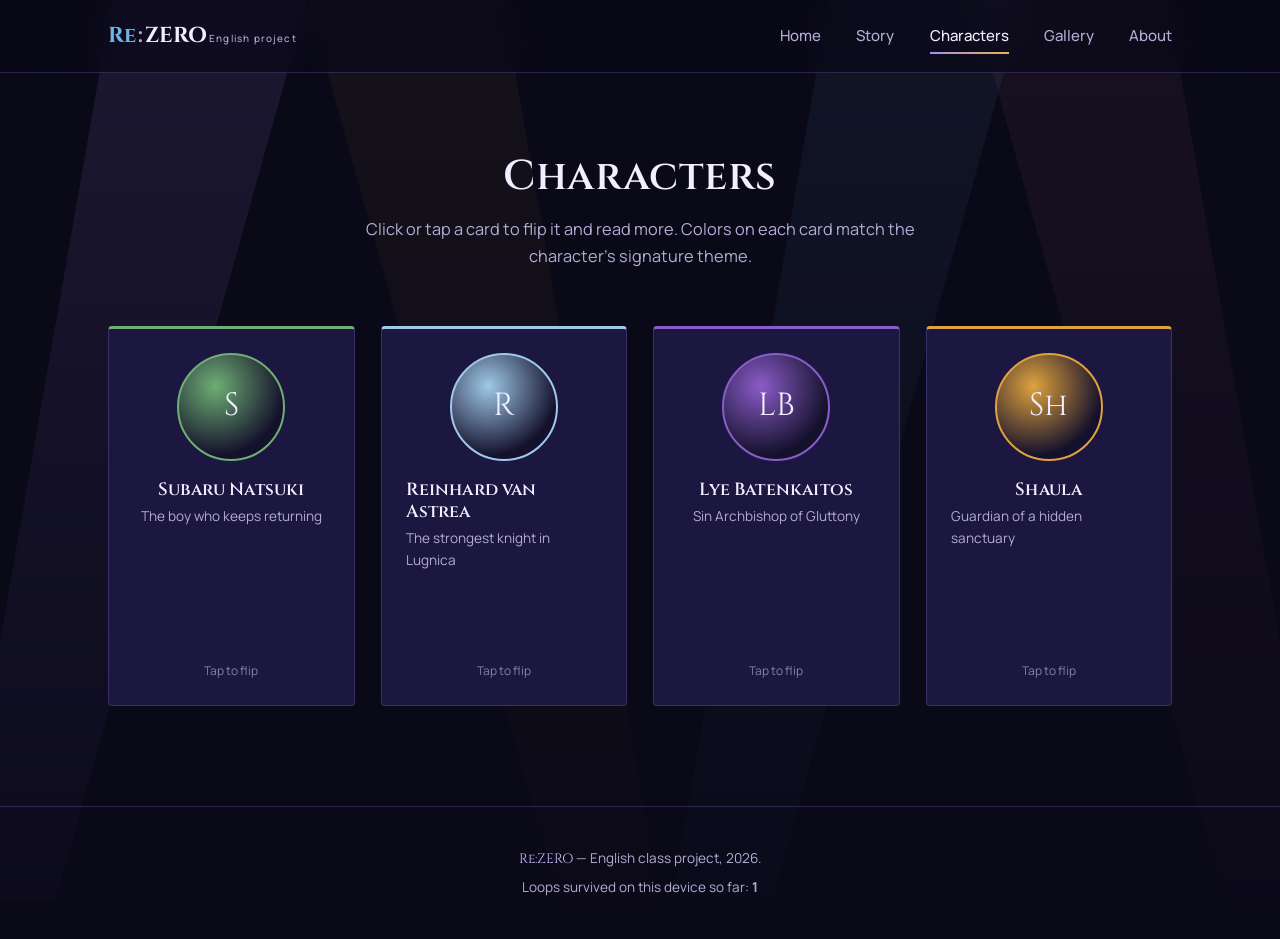
==== re-zero-english-project/templates/characters.html @ 85f6cc26 "Add files via upload" ====
<!DOCTYPE html>
<html lang="en">
<head>
  <meta charset="UTF-8" />
  <meta name="viewport" content="width=device-width, initial-scale=1.0" />
  <title>Characters | Re:Zero English Project</title>
  <link rel="stylesheet" href="../static/css/style.css" />
</head>
<body>

  <div class="bg-shafts" aria-hidden="true">
    <span></span><span></span><span></span><span></span>
  </div>

  <header class="navbar">
    <div class="container">
      <a href="../index.html" class="brand">
        <span class="re">Re</span><span class="colon">:</span><span class="zero">ZERO</span>
        <span class="tag">English project</span>
      </a>
      <nav class="nav-links">
        <a href="../index.html">Home</a>
        <a href="story.html">Story</a>
        <a href="characters.html">Characters</a>
        <a href="gallery.html">Gallery</a>
        <a href="about.html">About</a>
      </nav>
      <button class="nav-toggle" aria-label="Toggle menu" aria-expanded="false">
        <span></span><span></span><span></span>
      </button>
    </div>
  </header>

  <main>
    <section class="section" style="padding-top:150px;">
      <div class="container">
        <div class="section-head reveal">
          <h2>Characters</h2>
          <p>Click or tap a card to flip it and read more. Colors on each card match the character's signature theme.</p>
        </div>

        <div class="char-grid reveal">

          <div class="char-card" tabindex="0" style="--c-color:#6fae74;">
            <div class="char-card-inner">
              <div class="char-face char-front">
                <div class="char-portrait">S</div>
                <h3>Subaru Natsuki</h3>
                <p class="role">The boy who keeps returning</p>
                <p class="flip-hint">Tap to flip</p>
              </div>
              <div class="char-face char-back">
                <h4>Protagonist</h4>
                <p>An ordinary teenager pulled out of his own world with nothing but the clothes on his back and a tracksuit. Stubborn, talkative, and quick to throw himself into danger, Subaru's real strength isn't a sword — it's refusing to give up on people, no matter how many loops it costs him.</p>
              </div>
            </div>
          </div>

          <div class="char-card" tabindex="0" style="--c-color:#9fc9e8;">
            <div class="char-card-inner">
              <div class="char-face char-front">
                <div class="char-portrait">R</div>
                <h3>Reinhard van Astrea</h3>
                <p class="role">The strongest knight in Lugnica</p>
                <p class="flip-hint">Tap to flip</p>
              </div>
              <div class="char-face char-back">
                <h4>The Sword Saint</h4>
                <p>A knight so skilled that most people consider him unbeatable in a fight. Calm, disciplined, and almost unnervingly polite, Reinhard fights to protect the kingdom and the people he's sworn to serve, and his sheer strength makes him one of the few characters Subaru can't out-plan his way around.</p>
              </div>
            </div>
          </div>

          <div class="char-card" tabindex="0" style="--c-color:#8a5cc9;">
            <div class="char-card-inner">
              <div class="char-face char-front">
                <div class="char-portrait">LB</div>
                <h3>Lye Batenkaitos</h3>
                <p class="role">Sin Archbishop of Gluttony</p>
                <p class="flip-hint">Tap to flip</p>
              </div>
              <div class="char-face char-back">
                <h4>A member of the Witch Cult</h4>
                <p>One of the Witch Cult's most dangerous Sin Archbishops, representing Gluttony. Lye feeds on people's names and memories rather than food, hiding underneath heavy robes, and stands as one of the story's most unsettling early threats to Subaru and his allies.</p>
              </div>
            </div>
          </div>

          <div class="char-card" tabindex="0" style="--c-color:#e0a23e;">
            <div class="char-card-inner">
              <div class="char-face char-front">
                <div class="char-portrait">Sh</div>
                <h3>Shaula</h3>
                <p class="role">Guardian of a hidden sanctuary</p>
                <p class="flip-hint">Tap to flip</p>
              </div>
              <div class="char-face char-back">
                <h4>Fiercely, strangely devoted</h4>
                <p>A watchful, eccentric guardian who appears later in the story, tasked with protecting a sanctuary that few people are allowed near. Once she decides someone is her "master," her loyalty becomes intense — and more than a little unsettling for whoever is on the receiving end of it.</p>
              </div>
            </div>
          </div>

        </div>
      </div>
    </section>
  </main>

  <footer>
    <div class="container">
      <p><span class="brand-mini">Re:ZERO</span> — English class project, 2026.</p>
      <p style="margin-top:6px;">Loops survived on this device so far: <strong data-loop-counter>1</strong></p>
    </div>
  </footer>

  <script src="../static/js/script.js"></script>
</body>
</html>
---- re-zero-english-project/static/css/style.css ----
/* =========================================================
   RE:ZERO — Starting Life in a Different World
   English Class Project — Stylesheet
   ========================================================= */

@import url('https://fonts.googleapis.com/css2?family=Cinzel:wght@500;600;700&family=Manrope:wght@400;500;600;700&display=swap');

:root {
  /* --- Palette: inspired by Lugnica's night sky & the witch's cult colors --- */
  --void: #0a0918;
  --deep: #14112c;
  --panel: #1c1740;
  --panel-light: #241d52;
  --border-soft: rgba(167, 139, 250, 0.22);

  --violet: #a78bfa;      /* Emilia's eyes / spirit magic */
  --violet-soft: #cbb9ff;
  --frost: #f1eeff;        /* icy off-white for body text */
  --frost-dim: #b3add4;    /* muted lavender-grey */
  --gold: #e8b44e;         /* checkpoint / Return by Death glow */
  --rem-blue: #6fb6e8;     /* Rem */
  --ram-pink: #e885b0;     /* Ram */
  --puck-grey: #cfd6e6;    /* Puck */
  --beako-gold: #e0b23e;   /* Beatrice */

  --font-display: 'Cinzel', serif;
  --font-body: 'Manrope', sans-serif;

  --container: 1120px;
  --radius: 4px;
}

/* --- Reset --- */
* { box-sizing: border-box; margin: 0; padding: 0; }

html { scroll-behavior: smooth; }

body {
  background: var(--void);
  color: var(--frost);
  font-family: var(--font-body);
  line-height: 1.65;
  overflow-x: hidden;
}

img { max-width: 100%; display: block; }

a { color: inherit; text-decoration: none; }

ul { list-style: none; }

h1, h2, h3, h4 {
  font-family: var(--font-display);
  font-weight: 600;
  line-height: 1.25;
  letter-spacing: 0.01em;
}

.container {
  max-width: var(--container);
  margin: 0 auto;
  padding: 0 28px;
}

::selection { background: var(--violet); color: var(--void); }

/* Respect reduced motion */
@media (prefers-reduced-motion: reduce) {
  * { animation-duration: 0.001ms !important; animation-iteration-count: 1 !important; transition-duration: 0.001ms !important; scroll-behavior: auto !important; }
}

/* =========================================================
   Ambient background: layered triangular light-shafts
   (the recurring visual motif borrowed from the show's key art)
   ========================================================= */
.bg-shafts {
  position: fixed;
  inset: 0;
  z-index: 0;
  overflow: hidden;
  pointer-events: none;
}
.bg-shafts span {
  position: absolute;
  top: -10%;
  width: 32vw;
  height: 130vh;
  background: linear-gradient(180deg, rgba(167,139,250,0.10), rgba(167,139,250,0));
  clip-path: polygon(50% 0%, 100% 0%, 20% 100%, 0% 100%);
}
.bg-shafts span:nth-child(1) { left: -6%;  background: linear-gradient(180deg, rgba(167,139,250,0.12), transparent); }
.bg-shafts span:nth-child(2) { left: 22%;  background: linear-gradient(180deg, rgba(232,180,78,0.06), transparent); transform: scaleX(-1); }
.bg-shafts span:nth-child(3) { left: 50%;  background: linear-gradient(180deg, rgba(111,182,232,0.08), transparent); }
.bg-shafts span:nth-child(4) { left: 74%;  background: linear-gradient(180deg, rgba(232,133,176,0.07), transparent); transform: scaleX(-1); }

/* =========================================================
   Navbar
   ========================================================= */
.navbar {
  position: fixed;
  top: 0; left: 0; right: 0;
  z-index: 100;
  backdrop-filter: blur(14px);
  -webkit-backdrop-filter: blur(14px);
  background: rgba(10, 9, 24, 0.72);
  border-bottom: 1px solid var(--border-soft);
}
.navbar .container {
  display: flex;
  align-items: center;
  justify-content: space-between;
  height: 72px;
}
.brand {
  font-family: var(--font-display);
  font-size: 1.35rem;
  font-weight: 700;
  display: flex;
  align-items: baseline;
  gap: 2px;
}
.brand .re { color: var(--rem-blue); }
.brand .colon { color: var(--frost-dim); }
.brand .zero { color: var(--frost); }
.brand .tag {
  display: block;
  font-family: var(--font-body);
  font-size: 0.62rem;
  font-weight: 500;
  color: var(--frost-dim);
  letter-spacing: 0.12em;
  margin-top: 2px;
}
.nav-links {
  display: flex;
  gap: 2.2rem;
  font-size: 0.94rem;
  font-weight: 500;
}
.nav-links a {
  position: relative;
  color: var(--frost-dim);
  padding: 6px 0;
  transition: color 0.25s ease;
}
.nav-links a::after {
  content: '';
  position: absolute;
  left: 0; bottom: 0;
  width: 0; height: 2px;
  background: linear-gradient(90deg, var(--violet), var(--gold));
  transition: width 0.3s ease;
}
.nav-links a:hover,
.nav-links a.active { color: var(--frost); }
.nav-links a:hover::after,
.nav-links a.active::after { width: 100%; }

.nav-toggle {
  display: none;
  flex-direction: column;
  gap: 5px;
  background: none;
  border: none;
  cursor: pointer;
  z-index: 110;
}
.nav-toggle span {
  width: 24px; height: 2px;
  background: var(--frost);
  transition: transform 0.3s ease, opacity 0.3s ease;
}

/* =========================================================
   Hero
   ========================================================= */
.hero {
  position: relative;
  min-height: 100vh;
  display: flex;
  align-items: center;
  justify-content: center;
  text-align: center;
  padding: 140px 24px 90px;
  overflow: hidden;
}
#starfield {
  position: absolute;
  inset: 0;
  z-index: 0;
}
.hero-content { position: relative; z-index: 2; max-width: 760px; }

.eyebrow-gem {
  display: inline-flex;
  align-items: center;
  gap: 10px;
  color: var(--gold);
  font-size: 0.82rem;
  font-weight: 600;
  letter-spacing: 0.08em;
  margin-bottom: 22px;
  opacity: 0;
  animation: fadeUp 0.9s ease forwards 0.1s;
}
.eyebrow-gem .gem {
  width: 9px; height: 9px;
  background: var(--gold);
  transform: rotate(45deg);
  box-shadow: 0 0 10px var(--gold);
}

.hero h1 {
  font-size: clamp(2.6rem, 6vw, 4.6rem);
  color: var(--frost);
  opacity: 0;
  animation: fadeUp 0.9s ease forwards 0.3s;
}
.hero h1 .accent { color: var(--violet); text-shadow: 0 0 28px rgba(167,139,250,0.55); }

.hero .sub {
  margin-top: 18px;
  font-size: 1.15rem;
  color: var(--frost-dim);
  font-weight: 400;
  opacity: 0;
  animation: fadeUp 0.9s ease forwards 0.5s;
}

.hero-actions {
  margin-top: 40px;
  display: flex;
  gap: 18px;
  justify-content: center;
  flex-wrap: wrap;
  opacity: 0;
  animation: fadeUp 0.9s ease forwards 0.7s;
}

.btn {
  display: inline-block;
  padding: 14px 30px;
  font-family: var(--font-body);
  font-weight: 600;
  font-size: 0.95rem;
  border-radius: var(--radius);
  transition: transform 0.25s ease, box-shadow 0.25s ease, background 0.25s ease;
  cursor: pointer;
  border: 1px solid transparent;
}
.btn-primary {
  background: linear-gradient(120deg, var(--violet), #7f6ae0);
  color: var(--void);
}
.btn-primary:hover { transform: translateY(-3px); box-shadow: 0 10px 26px rgba(167,139,250,0.35); }
.btn-ghost {
  border-color: var(--border-soft);
  color: var(--frost);
}
.btn-ghost:hover { border-color: var(--violet); background: rgba(167,139,250,0.08); transform: translateY(-3px); }

.scroll-cue {
  position: absolute;
  bottom: 34px; left: 50%;
  transform: translateX(-50%);
  width: 20px; height: 32px;
  border: 2px solid var(--border-soft);
  border-radius: 20px;
  z-index: 2;
}
.scroll-cue::before {
  content: '';
  position: absolute;
  top: 6px; left: 50%;
  width: 4px; height: 4px;
  margin-left: -2px;
  background: var(--violet);
  border-radius: 50%;
  animation: scrollDot 1.8s ease infinite;
}

@keyframes fadeUp {
  from { opacity: 0; transform: translateY(18px); }
  to { opacity: 1; transform: translateY(0); }
}
@keyframes scrollDot {
  0% { top: 6px; opacity: 1; }
  70% { top: 18px; opacity: 0; }
  100% { top: 18px; opacity: 0; }
}

/* =========================================================
   Sections (shared)
   ========================================================= */
.section {
  position: relative;
  z-index: 1;
  padding: 100px 0;
}
.section-head {
  max-width: 620px;
  margin: 0 auto 56px;
  text-align: center;
}
.section-head h2 {
  font-size: clamp(1.9rem, 4vw, 2.6rem);
  color: var(--frost);
}
.section-head p {
  margin-top: 14px;
  color: var(--frost-dim);
  font-size: 1.02rem;
}
.reveal {
  opacity: 0;
  transform: translateY(28px);
  transition: opacity 0.8s ease, transform 0.8s ease;
}
.reveal.is-visible { opacity: 1; transform: translateY(0); }

/* --- Intro / synopsis panel --- */
.synopsis {
  background: linear-gradient(145deg, var(--panel), var(--deep));
  border: 1px solid var(--border-soft);
  border-radius: var(--radius);
  padding: 44px;
  position: relative;
}
.synopsis::before {
  content: '';
  position: absolute;
  top: 0; left: 0;
  width: 3px; height: 100%;
  background: linear-gradient(180deg, var(--violet), var(--gold));
}
.synopsis p { color: var(--frost-dim); margin-bottom: 16px; font-size: 1.02rem; }
.synopsis p:last-child { margin-bottom: 0; }
.synopsis strong { color: var(--frost); font-weight: 600; }

/* --- Fact strip --- */
.fact-strip {
  display: grid;
  grid-template-columns: repeat(4, 1fr);
  gap: 1px;
  background: var(--border-soft);
  border: 1px solid var(--border-soft);
  border-radius: var(--radius);
  overflow: hidden;
  margin-top: 60px;
}
.fact {
  background: var(--deep);
  padding: 28px 20px;
  text-align: center;
}
.fact .value {
  font-family: var(--font-display);
  font-size: 1.6rem;
  color: var(--violet-soft);
}
.fact .label {
  margin-top: 6px;
  font-size: 0.82rem;
  color: var(--frost-dim);
}

/* --- Explore cards --- */
.explore-grid {
  display: grid;
  grid-template-columns: repeat(3, 1fr);
  gap: 24px;
}
.explore-card {
  background: var(--panel);
  border: 1px solid var(--border-soft);
  padding: 34px 28px;
  clip-path: polygon(0 0, 100% 0, 100% 92%, 92% 100%, 0 100%);
  transition: transform 0.3s ease, border-color 0.3s ease, background 0.3s ease;
}
.explore-card:hover {
  transform: translateY(-6px);
  border-color: var(--violet);
  background: var(--panel-light);
}
.explore-card .mark {
  width: 34px; height: 34px;
  border: 2px solid var(--gold);
  transform: rotate(45deg);
  margin-bottom: 22px;
}
.explore-card h3 { color: var(--frost); font-size: 1.2rem; margin-bottom: 10px; }
.explore-card p { color: var(--frost-dim); font-size: 0.95rem; margin-bottom: 18px; }
.explore-card .go { color: var(--violet-soft); font-weight: 600; font-size: 0.88rem; }

/* =========================================================
   Timeline (Return by Death checkpoints) — story.html
   ========================================================= */
.timeline {
  position: relative;
  max-width: 760px;
  margin: 0 auto;
  padding-left: 40px;
}
.timeline::before {
  content: '';
  position: absolute;
  left: 9px; top: 6px; bottom: 6px;
  width: 2px;
  background: linear-gradient(180deg, var(--gold), var(--violet), var(--rem-blue));
  opacity: 0.55;
}
.checkpoint {
  position: relative;
  padding-bottom: 54px;
}
.checkpoint:last-child { padding-bottom: 0; }
.checkpoint .node {
  position: absolute;
  left: -40px; top: 4px;
  width: 20px; height: 20px;
  background: var(--void);
  border: 2px solid var(--gold);
  transform: rotate(45deg);
  box-shadow: 0 0 0 4px rgba(232,180,78,0.12);
}
.checkpoint .node::after {
  content: '';
  position: absolute;
  inset: 4px;
  background: var(--gold);
  animation: pulseGem 2.6s ease-in-out infinite;
}
.checkpoint .loop-tag {
  font-size: 0.78rem;
  letter-spacing: 0.06em;
  color: var(--gold);
  font-weight: 600;
  margin-bottom: 6px;
}
.checkpoint h3 { color: var(--frost); font-size: 1.28rem; margin-bottom: 10px; }
.checkpoint p { color: var(--frost-dim); }

@keyframes pulseGem {
  0%, 100% { opacity: 0.5; }
  50% { opacity: 1; }
}

/* =========================================================
   Characters
   ========================================================= */
.char-grid {
  display: grid;
  grid-template-columns: repeat(auto-fit, minmax(240px, 1fr));
  gap: 26px;
}
.char-card {
  perspective: 1200px;
  height: 380px;
}
.char-card-inner {
  position: relative;
  width: 100%; height: 100%;
  transition: transform 0.7s cubic-bezier(0.4, 0.2, 0.2, 1);
  transform-style: preserve-3d;
}
.char-card:hover .char-card-inner,
.char-card:focus-within .char-card-inner { transform: rotateY(180deg); }

.char-face {
  position: absolute; inset: 0;
  backface-visibility: hidden;
  border-radius: var(--radius);
  border: 1px solid var(--border-soft);
  display: flex;
  flex-direction: column;
}
.char-front {
  background: var(--panel);
  align-items: center;
  justify-content: center;
  padding: 24px;
  border-top: 3px solid var(--c-color, var(--violet));
}
.char-portrait {
  width: 108px; height: 108px;
  border-radius: 50%;
  background: radial-gradient(circle at 35% 30%, var(--c-color, var(--violet)), transparent 70%), var(--deep);
  border: 2px solid var(--c-color, var(--violet));
  display: flex; align-items: center; justify-content: center;
  font-family: var(--font-display);
  font-size: 2rem;
  color: var(--frost);
  margin-bottom: 18px;
}
.char-front h3 { color: var(--frost); font-size: 1.1rem; }
.char-front .role { color: var(--frost-dim); font-size: 0.85rem; margin-top: 4px; }
.char-front .flip-hint { margin-top: auto; font-size: 0.75rem; color: var(--frost-dim); opacity: 0.7; }

.char-back {
  background: var(--panel-light);
  transform: rotateY(180deg);
  padding: 26px;
  justify-content: center;
  border-top: 3px solid var(--c-color, var(--violet));
}
.char-back h4 { color: var(--c-color, var(--violet-soft)); font-size: 0.95rem; margin-bottom: 10px; }
.char-back p { color: var(--frost-dim); font-size: 0.9rem; }

/* =========================================================
   Gallery placeholders
   ========================================================= */
.notice-box {
  background: rgba(232, 180, 78, 0.08);
  border: 1px solid rgba(232, 180, 78, 0.35);
  border-radius: var(--radius);
  padding: 20px 24px;
  color: var(--frost-dim);
  font-size: 0.92rem;
  margin-bottom: 50px;
}
.notice-box strong { color: var(--gold); }
.notice-box code {
  background: rgba(0,0,0,0.3);
  padding: 2px 6px;
  border-radius: 3px;
  color: var(--violet-soft);
  font-size: 0.86rem;
}

.gallery-grid {
  display: grid;
  grid-template-columns: repeat(3, 1fr);
  gap: 20px;
}
.gallery-slot {
  position: relative;
  aspect-ratio: 4/3;
  border-radius: var(--radius);
  overflow: hidden;
  background: rgba(255,255,255,0.02);
}
.gallery-slot .gallery-img {
  position: absolute;
  inset: 0;
  width: 100%;
  height: 100%;
  object-fit: cover;
  transition: transform 0.5s ease;
}
.gallery-slot:hover .gallery-img { transform: scale(1.06); }
.gallery-slot .gallery-fallback {
  position: absolute;
  inset: 0;
  border: 1.5px dashed var(--border-soft);
  border-radius: var(--radius);
  display: none;
  flex-direction: column;
  align-items: center;
  justify-content: center;
  gap: 8px;
  text-align: center;
  padding: 16px;
  color: var(--frost-dim);
  transition: border-color 0.3s ease, background 0.3s ease;
}
.gallery-slot.img-missing .gallery-fallback { display: flex; }
.gallery-slot.img-missing:hover .gallery-fallback { border-color: var(--violet); background: rgba(167,139,250,0.05); }
.gallery-slot .icon {
  width: 30px; height: 30px;
  border: 2px solid var(--frost-dim);
  border-radius: 50%;
  position: relative;
}
.gallery-slot .icon::after {
  content: '';
  position: absolute;
  left: 50%; top: 50%;
  width: 14px; height: 2px;
  background: var(--frost-dim);
  transform: translate(-50%, -50%) rotate(45deg);
}
.gallery-slot .filename { font-size: 0.78rem; color: var(--violet-soft); }
.gallery-slot .caption { font-size: 0.82rem; }

/* =========================================================
   About / sources page
   ========================================================= */
.about-grid {
  display: grid;
  grid-template-columns: 1.1fr 0.9fr;
  gap: 50px;
  align-items: start;
}
.source-list li {
  padding: 16px 0;
  border-bottom: 1px solid var(--border-soft);
  display: flex;
  justify-content: space-between;
  gap: 16px;
  color: var(--frost-dim);
  font-size: 0.94rem;
}
.source-list li:last-child { border-bottom: none; }
.source-list a { color: var(--violet-soft); }
.source-list a:hover { text-decoration: underline; }

.info-card {
  background: var(--panel);
  border: 1px solid var(--border-soft);
  border-radius: var(--radius);
  padding: 30px;
}
.info-card h3 { color: var(--frost); font-size: 1.1rem; margin-bottom: 14px; }
.info-card dl { display: grid; grid-template-columns: auto 1fr; gap: 10px 16px; font-size: 0.92rem; }
.info-card dt { color: var(--frost-dim); }
.info-card dd { color: var(--frost); font-weight: 500; }

/* =========================================================
   Footer
   ========================================================= */
footer {
  position: relative;
  z-index: 1;
  border-top: 1px solid var(--border-soft);
  padding: 40px 0;
  text-align: center;
  color: var(--frost-dim);
  font-size: 0.85rem;
}
footer .brand-mini { color: var(--violet-soft); font-family: var(--font-display); }

/* =========================================================
   Soundboard (story.html)
   ========================================================= */
.soundboard-head {
  margin-top: 64px;
  margin-bottom: 22px;
  text-align: center;
}
.soundboard-head h3 {
  font-size: 1.35rem;
  color: var(--frost);
}
.soundboard-head p {
  margin-top: 6px;
  color: var(--frost-dim);
  font-size: 0.92rem;
}
.soundboard {
  display: flex;
  flex-direction: column;
  gap: 12px;
}
.sound-btn {
  display: flex;
  align-items: center;
  gap: 16px;
  width: 100%;
  background: var(--panel);
  border: 1px solid var(--border-soft);
  border-radius: var(--radius);
  padding: 16px 20px;
  color: var(--frost);
  font-family: var(--font-body);
  font-size: 0.96rem;
  font-weight: 500;
  cursor: pointer;
  text-align: left;
  transition: border-color 0.25s ease, background 0.25s ease, transform 0.2s ease;
}
.sound-btn:hover {
  border-color: var(--violet);
  background: var(--panel-light);
  transform: translateX(4px);
}
.sound-btn.is-playing {
  border-color: var(--gold);
  background: rgba(232, 180, 78, 0.08);
}
.sound-icon {
  position: relative;
  width: 34px;
  height: 34px;
  flex-shrink: 0;
  border: 2px solid var(--violet-soft);
  border-radius: 50%;
  display: flex;
  align-items: center;
  justify-content: center;
  transition: border-color 0.25s ease;
}
.sound-icon::before {
  content: '';
  width: 0;
  height: 0;
  border-style: solid;
  border-width: 7px 0 7px 11px;
  border-color: transparent transparent transparent var(--violet-soft);
  margin-left: 2px;
}
.sound-btn.is-playing .sound-icon { border-color: var(--gold); }
.sound-btn.is-playing .sound-icon::before {
  border-width: 0;
  width: 3px;
  height: 14px;
  background: var(--gold);
  box-shadow: 6px 0 0 var(--gold);
  margin-left: -3px;
}

/* =========================================================
   Responsive
   ========================================================= */
@media (max-width: 860px) {
  .nav-links {
    position: fixed;
    top: 72px; right: 0;
    height: calc(100vh - 72px);
    width: 240px;
    background: var(--deep);
    flex-direction: column;
    padding: 30px;
    gap: 1.6rem;
    border-left: 1px solid var(--border-soft);
    transform: translateX(100%);
    transition: transform 0.35s ease;
  }
  .nav-links.open { transform: translateX(0); }
  .nav-toggle { display: flex; }
  .fact-strip { grid-template-columns: repeat(2, 1fr); }
  .explore-grid { grid-template-columns: 1fr; }
  .char-grid { grid-template-columns: repeat(2, 1fr); }
  .gallery-grid { grid-template-columns: repeat(2, 1fr); }
  .about-grid { grid-template-columns: 1fr; }
}
@media (max-width: 560px) {
  .fact-strip { grid-template-columns: repeat(2, 1fr); }
  .char-grid { grid-template-columns: 1fr; }
  .gallery-grid { grid-template-columns: 1fr; }
  .synopsis { padding: 28px 22px; }
}
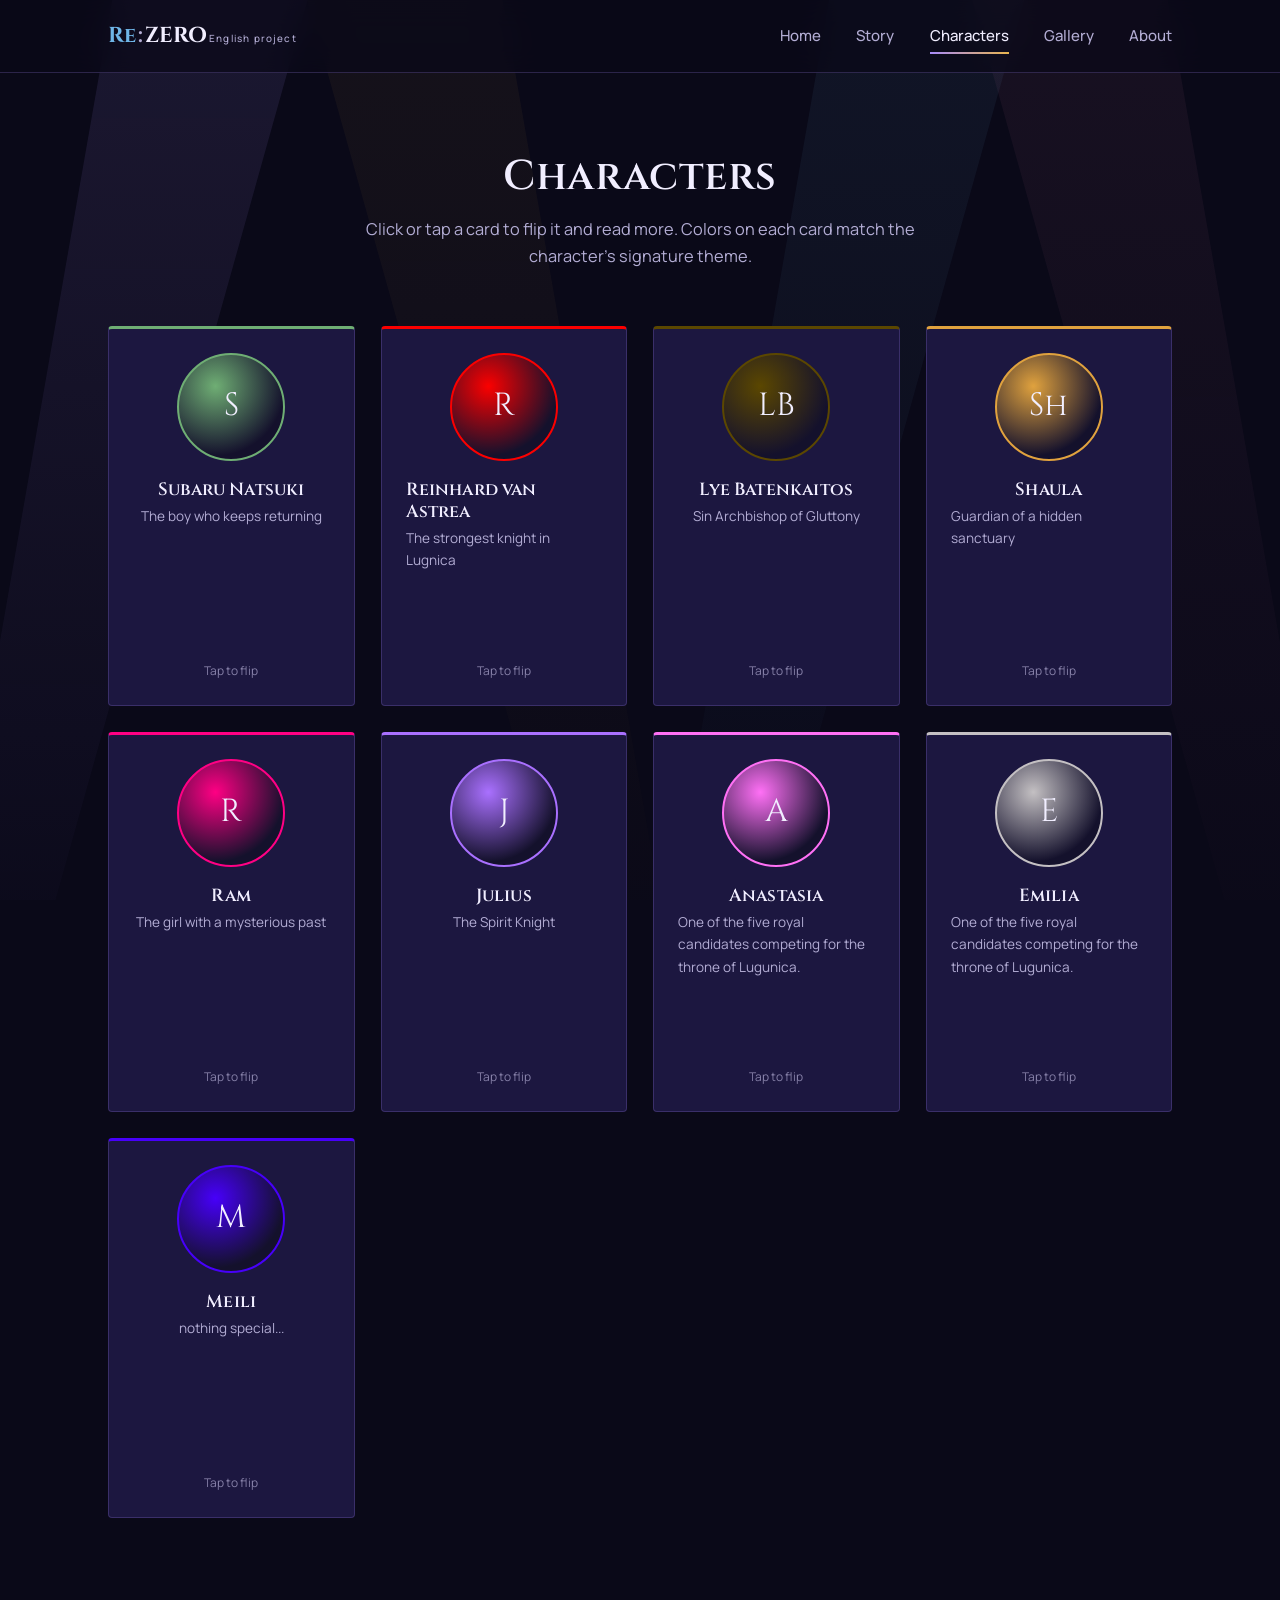
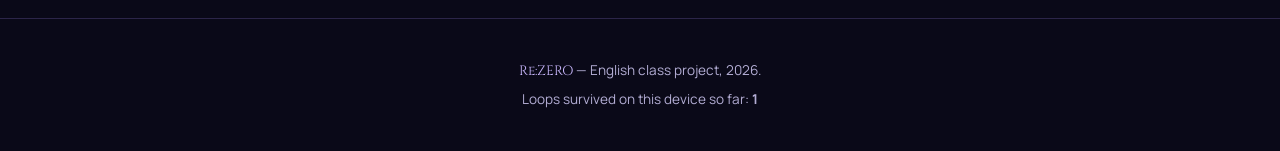
==== commit baeb88a5: "Add files via upload" ====
--- a/re-zero-english-project/templates/characters.html
+++ b/re-zero-english-project/templates/characters.html
@@ -56,7 +56,7 @@
             </div>
           </div>
 
-          <div class="char-card" tabindex="0" style="--c-color:#9fc9e8;">
+          <div class="char-card" tabindex="0" style="--c-color:#fb0000;">
             <div class="char-card-inner">
               <div class="char-face char-front">
                 <div class="char-portrait">R</div>
@@ -71,7 +71,7 @@
             </div>
           </div>
 
-          <div class="char-card" tabindex="0" style="--c-color:#8a5cc9;">
+          <div class="char-card" tabindex="0" style="--c-color:#5b4700;">
             <div class="char-card-inner">
               <div class="char-face char-front">
                 <div class="char-portrait">LB</div>
@@ -80,7 +80,7 @@
                 <p class="flip-hint">Tap to flip</p>
               </div>
               <div class="char-face char-back">
-                <h4>A member of the Witch Cult</h4>
+                <h4>Gluttony</h4>
                 <p>One of the Witch Cult's most dangerous Sin Archbishops, representing Gluttony. Lye feeds on people's names and memories rather than food, hiding underneath heavy robes, and stands as one of the story's most unsettling early threats to Subaru and his allies.</p>
               </div>
             </div>
@@ -95,8 +95,83 @@
                 <p class="flip-hint">Tap to flip</p>
               </div>
               <div class="char-face char-back">
-                <h4>Fiercely, strangely devoted</h4>
+                <h4>Pleyades Watchtower Guardian</h4>
                 <p>A watchful, eccentric guardian who appears later in the story, tasked with protecting a sanctuary that few people are allowed near. Once she decides someone is her "master," her loyalty becomes intense — and more than a little unsettling for whoever is on the receiving end of it.</p>
+              </div>
+            </div>
+          </div>
+          
+                    <div class="char-card" tabindex="0" style="--c-color:hsl(329, 100%, 50%);">
+            <div class="char-card-inner">
+              <div class="char-face char-front">
+                <div class="char-portrait">R</div>
+                <h3>Ram</h3>
+                <p class="role">The girl with a mysterious past</p>
+                <p class="flip-hint">Tap to flip</p>
+              </div>
+              <div class="char-face char-back">
+                <h4>Maid</h4>
+                <p>She is a pink-haired demon (Oni) maid who works alongside her twin sister, Rem, at the Roswaal manor. Although she lost her powerful horn during a childhood attack—significantly weakening her magical abilities and stamina compared to her past—Ram remains fiercely proud, immensely confident, and highly intelligent.</p>
+              </div>
+            </div>
+          </div>
+
+                              <div class="char-card" tabindex="0" style="--c-color:hsl(264, 100%, 72%);">
+            <div class="char-card-inner">
+              <div class="char-face char-front">
+                <div class="char-portrait">J</div>
+                <h3>Julius</h3>
+                <p class="role">The Spirit Knight</p>
+                <p class="flip-hint">Tap to flip</p>
+              </div>
+              <div class="char-face char-back">
+                <h4>Knight</h4>
+                <p>Known as the "Finest of Knights," he serves Anastasia Hoshin, one of the candidates in the Royal Selection. Julius is distinguished by his refined appearance, polished manners, and strict adherence to chivalry, making him the personification of an ideal knight in the Kingdom of Lugunica.</p>
+              </div>
+            </div>
+          </div>
+          
+                                        <div class="char-card" tabindex="0" style="--c-color:hsl(304, 100%, 72%);">
+            <div class="char-card-inner">
+              <div class="char-face char-front">
+                <div class="char-portrait">A</div>
+                <h3>Anastasia</h3>
+                <p class="role">One of the five royal candidates competing for the throne of Lugunica.</p>
+                <p class="flip-hint">Tap to flip</p>
+              </div>
+              <div class="char-face char-back">
+                <h4>Royal Candidate</h4>
+                <p>Originally an orphan from Kararagi, she rose from poverty through her exceptional business acumen to become the head of the powerful Hoshin Trading Company. Recognizing her talents, she was nominated to represent Kararagi-style enterprise and commerce in Lugunica's Royal Selection.</p>
+              </div>
+            </div>
+          </div>
+
+                                                  <div class="char-card" tabindex="0" style="--c-color:hsl(315, 3%, 76%);">
+            <div class="char-card-inner">
+              <div class="char-face char-front">
+                <div class="char-portrait">E</div>
+                <h3>Emilia</h3>
+                <p class="role">One of the five royal candidates competing for the throne of Lugunica.</p>
+                <p class="flip-hint">Tap to flip</p>
+              </div>
+              <div class="char-face char-back">
+                <h4>Royal Candidate</h4>
+                <p>She is a silver-haired Half-Elf who physically resembles the dreaded Witch of Envy, leading to widespread prejudice and fear from the public throughout her life. Despite facing constant mistrust and isolation, she remains exceptionally kind-hearted, compassionate, and determined to prove her worth and establish equality across the kingdom.</p>
+              </div>
+            </div>
+          </div>
+
+                                                      <div class="char-card" tabindex="0" style="--c-color:hsl(257, 100%, 49%);">
+            <div class="char-card-inner">
+              <div class="char-face char-front">
+                <div class="char-portrait">M</div>
+                <h3>Meili</h3>
+                <p class="role">nothing special...</p>
+                <p class="flip-hint">Tap to flip</p>
+              </div>
+              <div class="char-face char-back">
+                <h4>Useless Girl lol</h4>
+                <p>She first appears under the guise of an innocent village child in Irlam, but is later revealed to be an assassin working for the mysterious "Assassin Organization" alongside Elsa Granhiert. Despite her young age and harmless appearance, she plays a central role in several major conflicts against Subaru and his allies.</p>
               </div>
             </div>
           </div>
